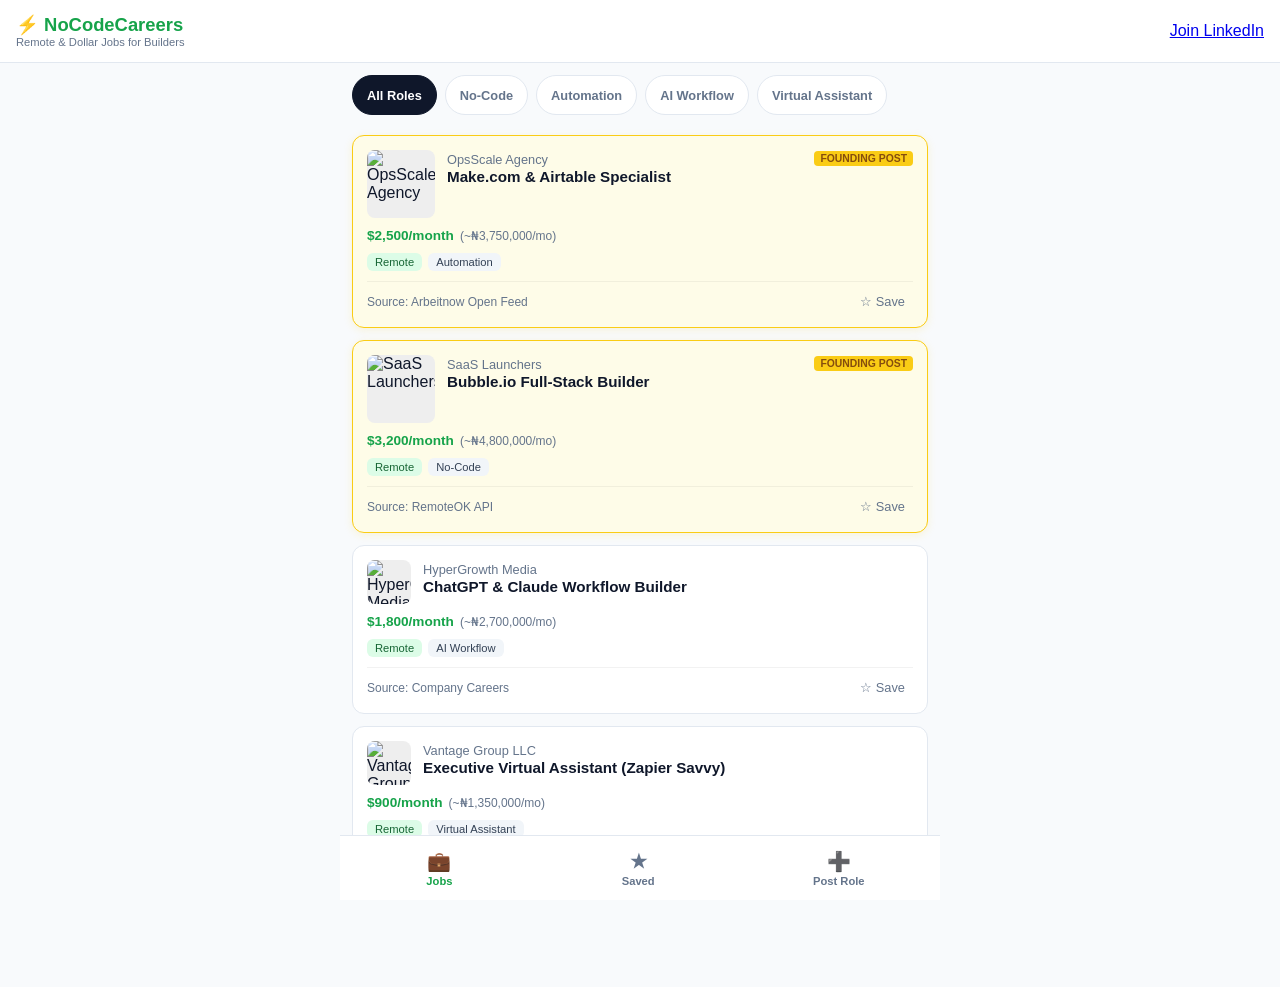
==== index.html @ d3459fa5 "first version" ====
<!DOCTYPE html>
<html lang="en">
<head>
  <meta charset="UTF-8">
  <meta name="viewport" content="width=device-width, initial-scale=1.0, maximum-scale=1.0">
  <title>No-Code & Automation Remote Jobs</title>
  <link rel="manifest" href="manifest.json">
  <meta name="theme-color" content="#16a34a">
  <link rel="stylesheet" href="assets/css/style.css">
</head>
<body>

  <header>
    <div class="brand">
      <div>
        <h1>⚡ NoCodeCareers</h1>
        <span class="badge-tagline">Remote & Dollar Jobs for Builders</span>
      </div>
      <a href="https://www.linkedin.com/in/etini-obop" target="_blank">Join LinkedIn</a>
    </div>
  </header>

  <main>
    <!-- FEED SECTION -->
    <section id="feed-section">
      <div class="filter-scroll">
        <button class="filter-btn active" data-category="All">All Roles</button>
        <button class="filter-btn" data-category="No-Code">No-Code</button>
        <button class="filter-btn" data-category="Automation">Automation</button>
        <button class="filter-btn" data-category="AI Workflow">AI Workflow</button>
        <button class="filter-btn" data-category="Virtual Assistant">Virtual Assistant</button>
      </div>

      <div class="jobs-list" id="jobs-container">
        <!-- Injected dynamically by app.js -->
      </div>
    </section>

    <!-- EMPLOYER POST FORM SECTION -->
    <section id="form-section" class="form-view">
      <div style="background:#fefce8; border:1px solid #facc15; padding:12px; border-radius:8px;">
        <h3 style="font-size:0.9rem; color:#854d0e;">✨ Founding Employer Perks Active</h3>
        <p style="font-size:0.75rem; color:#713f12; margin-top:2px;">
          Next 10 employers get: <strong>2x Logo Size + Yellow Highlight + LinkedIn Post</strong> for free.
        </p>
        <div id="linkedin-post-quota-status" class="badge-counter">Checking LinkedIn post quota...</div>
      </div>

      <form id="employer-post-form">
        <div class="form-group">
          <label for="company-name">Company Name</label>
          <input type="text" id="company-name" required placeholder="e.g. Acme Automation">
        </div>

        <div class="form-group">
          <label for="job-title">Job Title</label>
          <input type="text" id="job-title" required placeholder="e.g. Senior Make.com Builder">
        </div>

        <div class="form-group">
          <label for="job-category">Category</label>
          <select id="job-category">
            <option value="Automation">Automation</option>
            <option value="No-Code">No-Code</option>
            <option value="AI Workflow">AI Workflow</option>
            <option value="Virtual Assistant">Virtual Assistant</option>
          </select>
        </div>

        <div class="form-group">
          <label for="salary-usd">Monthly Salary (USD)</label>
          <input type="number" id="salary-usd" required placeholder="e.g. 2500">
        </div>

        <div class="form-group">
          <label for="apply-url">Original Application Link</label>
          <input type="url" id="apply-url" required placeholder="https://yourcompany.com/jobs/apply">
        </div>

        <div class="form-group">
          <label for="fit-summary">Why this fits you (2-line summary)</label>
          <textarea id="fit-summary" rows="3" required placeholder="State key tools and who should apply..."></textarea>
        </div>

        <button type="submit" class="btn-apply" style="border:none; margin-top:8px; cursor:pointer;">
          Submit Founding Post (Free)
        </button>
      </form>
    </section>
  </main>

  <!-- DETAIL MODAL -->
  <div class="modal-overlay" id="job-modal">
    <div class="modal-content" id="modal-details"></div>
  </div>

  <!-- BOTTOM NAVIGATION -->
  <nav class="bottom-nav">
    <button class="nav-item active" data-tab="feed">
      <span style="font-size:1.2rem;">💼</span>
      <span>Jobs</span>
    </button>
    <button class="nav-item" data-tab="saved">
      <span style="font-size:1.2rem;">★</span>
      <span>Saved</span>
    </button>
    <button class="nav-item" data-tab="post">
      <span style="font-size:1.2rem;">➕</span>
      <span>Post Role</span>
    </button>
  </nav>

  <script type="module" src="assets/js/app.js"></script>
</body>
</html>
---- assets/css/style.css ----
:root {
  --primary: #16a34a;
  --bg: #f8fafc;
  --surface: #ffffff;
  --text-main: #0f172a;
  --text-muted: #64748b;
  --border: #e2e8f0;
  --gold-bg: #fefce8;
  --gold-border: #facc15;
  --gold-text: #854d0e;
}

* {
  box-sizing: border-box;
  margin: 0;
  padding: 0;
  font-family: -apple-system, BlinkMacSystemFont, "Segoe UI", Roboto, Oxygen, Ubuntu, sans-serif;
  -webkit-tap-highlight-color: transparent;
}

body {
  background-color: var(--bg);
  color: var(--text-main);
  padding-bottom: 80px;
}

header {
  background: var(--surface);
  border-bottom: 1px solid var(--border);
  padding: 14px 16px;
  position: sticky;
  top: 0;
  z-index: 40;
}

.brand {
  display: flex;
  justify-content: space-between;
  align-items: center;
}

.brand h1 {
  font-size: 1.15rem;
  font-weight: 800;
  color: var(--primary);
  display: flex;
  align-items: center;
  gap: 6px;
}

.badge-tagline {
  font-size: 0.7rem;
  color: var(--text-muted);
  display: block;
}

main {
  max-width: 600px;
  margin: 0 auto;
  padding: 12px;
}

.filter-scroll {
  display: flex;
  gap: 8px;
  overflow-x: auto;
  padding-bottom: 8px;
  margin-bottom: 12px;
  scrollbar-width: none;
}
.filter-scroll::-webkit-scrollbar { display: none; }

.filter-btn {
  background: var(--surface);
  border: 1px solid var(--border);
  padding: 8px 14px;
  border-radius: 20px;
  font-size: 0.8rem;
  font-weight: 600;
  white-space: nowrap;
  min-height: 40px;
  cursor: pointer;
  color: var(--text-muted);
}

.filter-btn.active {
  background: var(--text-main);
  color: #fff;
  border-color: var(--text-main);
}

.jobs-list {
  display: flex;
  flex-direction: column;
  gap: 12px;
}

.job-card {
  background: var(--surface);
  border: 1px solid var(--border);
  border-radius: 12px;
  padding: 14px;
  display: flex;
  flex-direction: column;
  gap: 10px;
  cursor: pointer;
}

.job-card.is-founding {
  background: var(--gold-bg);
  border: 1.5px solid var(--gold-border);
  box-shadow: 0 2px 8px rgba(250, 204, 21, 0.15);
}

.card-top {
  display: flex;
  gap: 12px;
  align-items: flex-start;
}

.company-logo {
  width: 44px;
  height: 44px;
  border-radius: 8px;
  object-fit: cover;
  background: #eee;
  flex-shrink: 0;
}

.company-logo.logo-large {
  width: 68px;
  height: 68px;
}

.card-info {
  flex-grow: 1;
}

.card-title {
  font-size: 0.95rem;
  font-weight: 700;
  color: var(--text-main);
  line-height: 1.3;
}

.card-company {
  font-size: 0.8rem;
  color: var(--text-muted);
  margin-top: 2px;
}

.founding-badge {
  display: inline-block;
  background: var(--gold-border);
  color: var(--gold-text);
  font-size: 0.65rem;
  font-weight: 800;
  padding: 2px 6px;
  border-radius: 4px;
  text-transform: uppercase;
}

.card-salary {
  font-size: 0.85rem;
  font-weight: 700;
  color: var(--primary);
}

.naira-approx {
  font-size: 0.75rem;
  color: var(--text-muted);
  font-weight: 500;
}

.tags-row {
  display: flex;
  gap: 6px;
  flex-wrap: wrap;
}

.pill {
  font-size: 0.7rem;
  background: #f1f5f9;
  color: #334155;
  padding: 3px 8px;
  border-radius: 6px;
  font-weight: 500;
}

.pill-green {
  background: #dcfce7;
  color: #166534;
}

.card-footer {
  display: flex;
  justify-content: space-between;
  align-items: center;
  border-top: 1px solid rgba(0,0,0,0.05);
  padding-top: 8px;
  font-size: 0.75rem;
  color: var(--text-muted);
}

.btn-save {
  background: none;
  border: none;
  font-size: 0.8rem;
  cursor: pointer;
  color: var(--text-muted);
  padding: 4px 8px;
}

.btn-save.saved {
  color: #e11d48;
  font-weight: 700;
}

.modal-overlay {
  position: fixed;
  inset: 0;
  background: rgba(0,0,0,0.6);
  display: none;
  justify-content: center;
  align-items: flex-end;
  z-index: 100;
}

.modal-overlay.active {
  display: flex;
}

.modal-content {
  background: var(--surface);
  width: 100%;
  max-width: 600px;
  max-height: 85vh;
  border-radius: 20px 20px 0 0;
  padding: 20px;
  overflow-y: auto;
  display: flex;
  flex-direction: column;
  gap: 14px;
}

.fit-box {
  background: #eff6ff;
  border-left: 4px solid #3b82f6;
  padding: 10px 12px;
  border-radius: 4px;
  font-size: 0.85rem;
  color: #1e3a8a;
  line-height: 1.4;
}

.btn-apply {
  background: var(--primary);
  color: #fff;
  text-decoration: none;
  text-align: center;
  font-weight: 700;
  font-size: 0.95rem;
  padding: 14px;
  border-radius: 10px;
  min-height: 48px;
  display: block;
}

.btn-whatsapp {
  background: #25d366;
  color: white;
  text-align: center;
  font-weight: 600;
  font-size: 0.85rem;
  padding: 12px;
  border-radius: 10px;
  text-decoration: none;
  display: block;
}

.form-view {
  display: none;
  flex-direction: column;
  gap: 12px;
}

.form-group {
  display: flex;
  flex-direction: column;
  gap: 4px;
}

.form-group label {
  font-size: 0.8rem;
  font-weight: 600;
}

.form-group input, 
.form-group select, 
.form-group textarea {
  border: 1px solid var(--border);
  padding: 12px;
  border-radius: 8px;
  font-size: 0.9rem;
}

.badge-counter {
  font-size: 0.75rem;
  background: #e2e8f0;
  padding: 4px 8px;
  border-radius: 6px;
  display: inline-block;
  margin-top: 4px;
}

.bottom-nav {
  position: fixed;
  bottom: 0;
  left: 0;
  right: 0;
  background: var(--surface);
  border-top: 1px solid var(--border);
  display: flex;
  justify-content: space-around;
  padding: 8px 0;
  z-index: 50;
  max-width: 600px;
  margin: 0 auto;
}

.nav-item {
  background: none;
  border: none;
  display: flex;
  flex-direction: column;
  align-items: center;
  gap: 2px;
  font-size: 0.7rem;
  font-weight: 600;
  color: var(--text-muted);
  cursor: pointer;
  min-width: 48px;
  min-height: 48px;
  justify-content: center;
}

.nav-item.active {
  color: var(--primary);
}
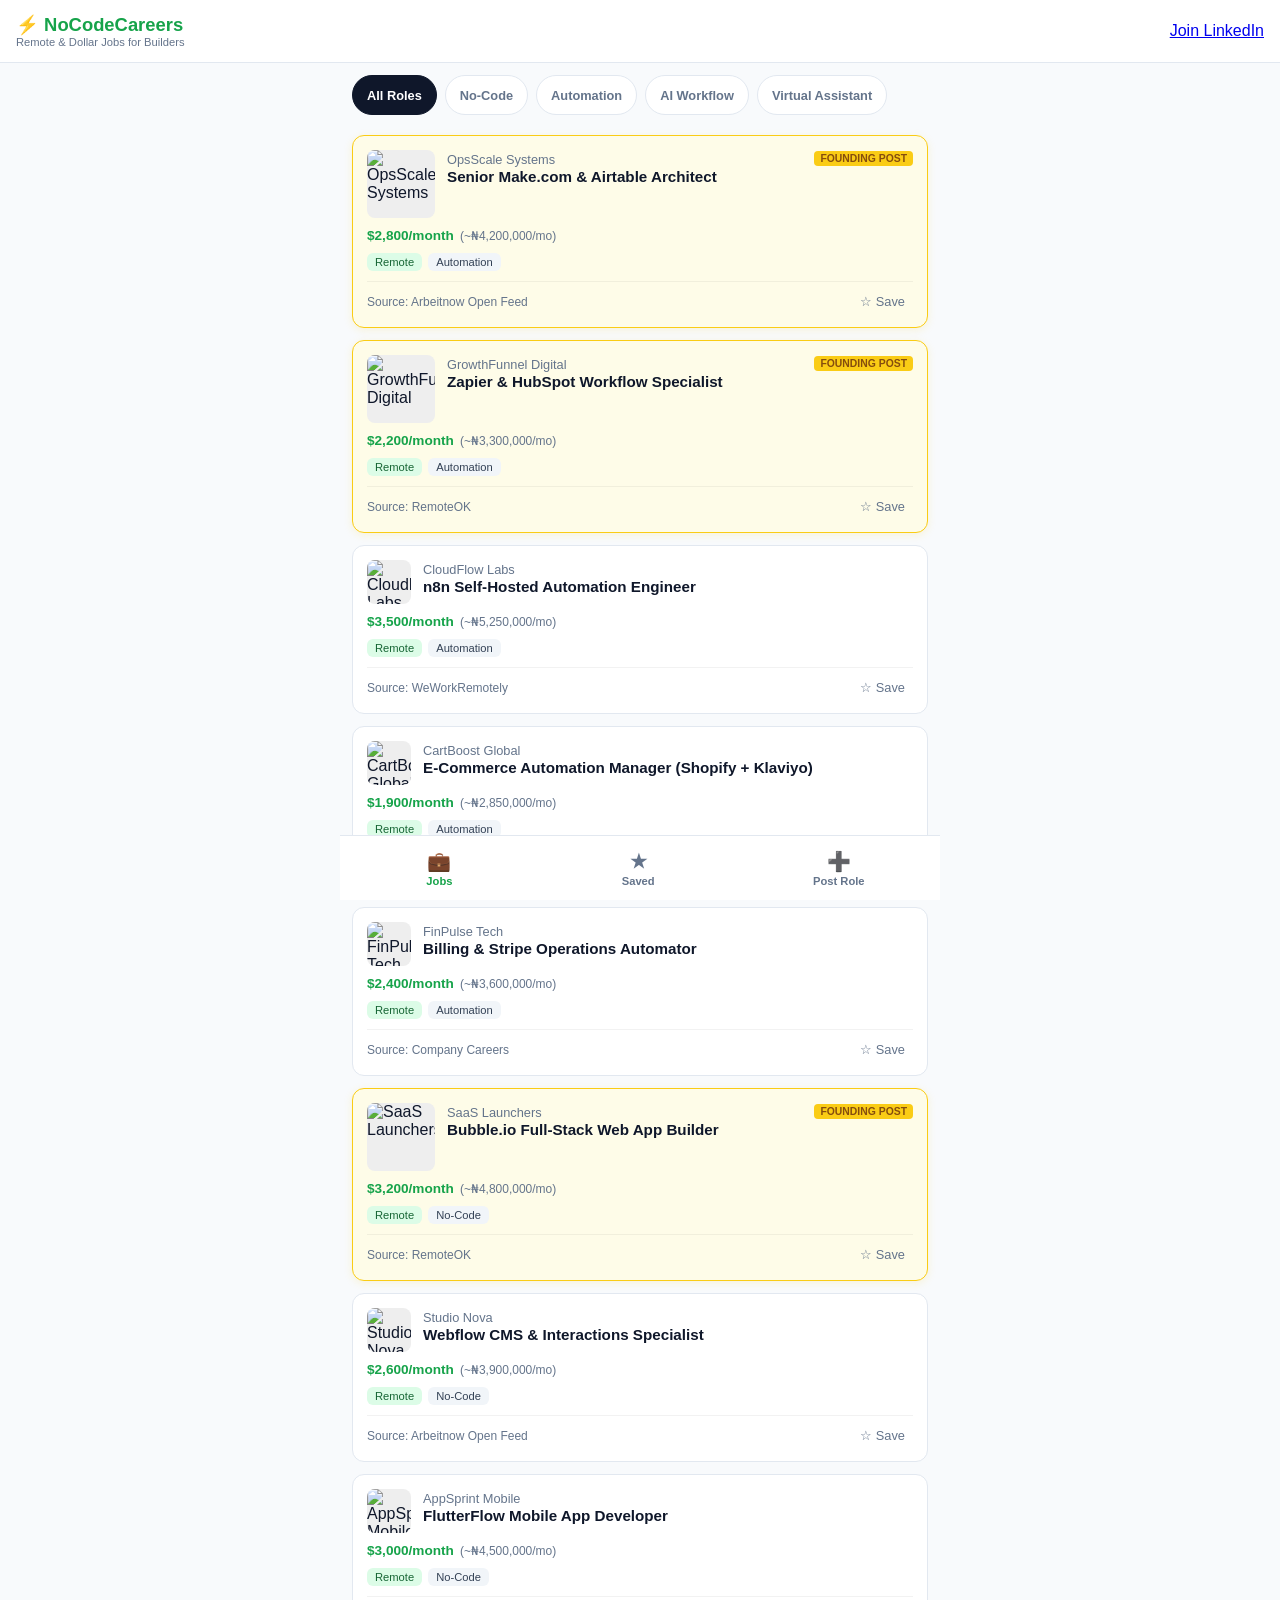
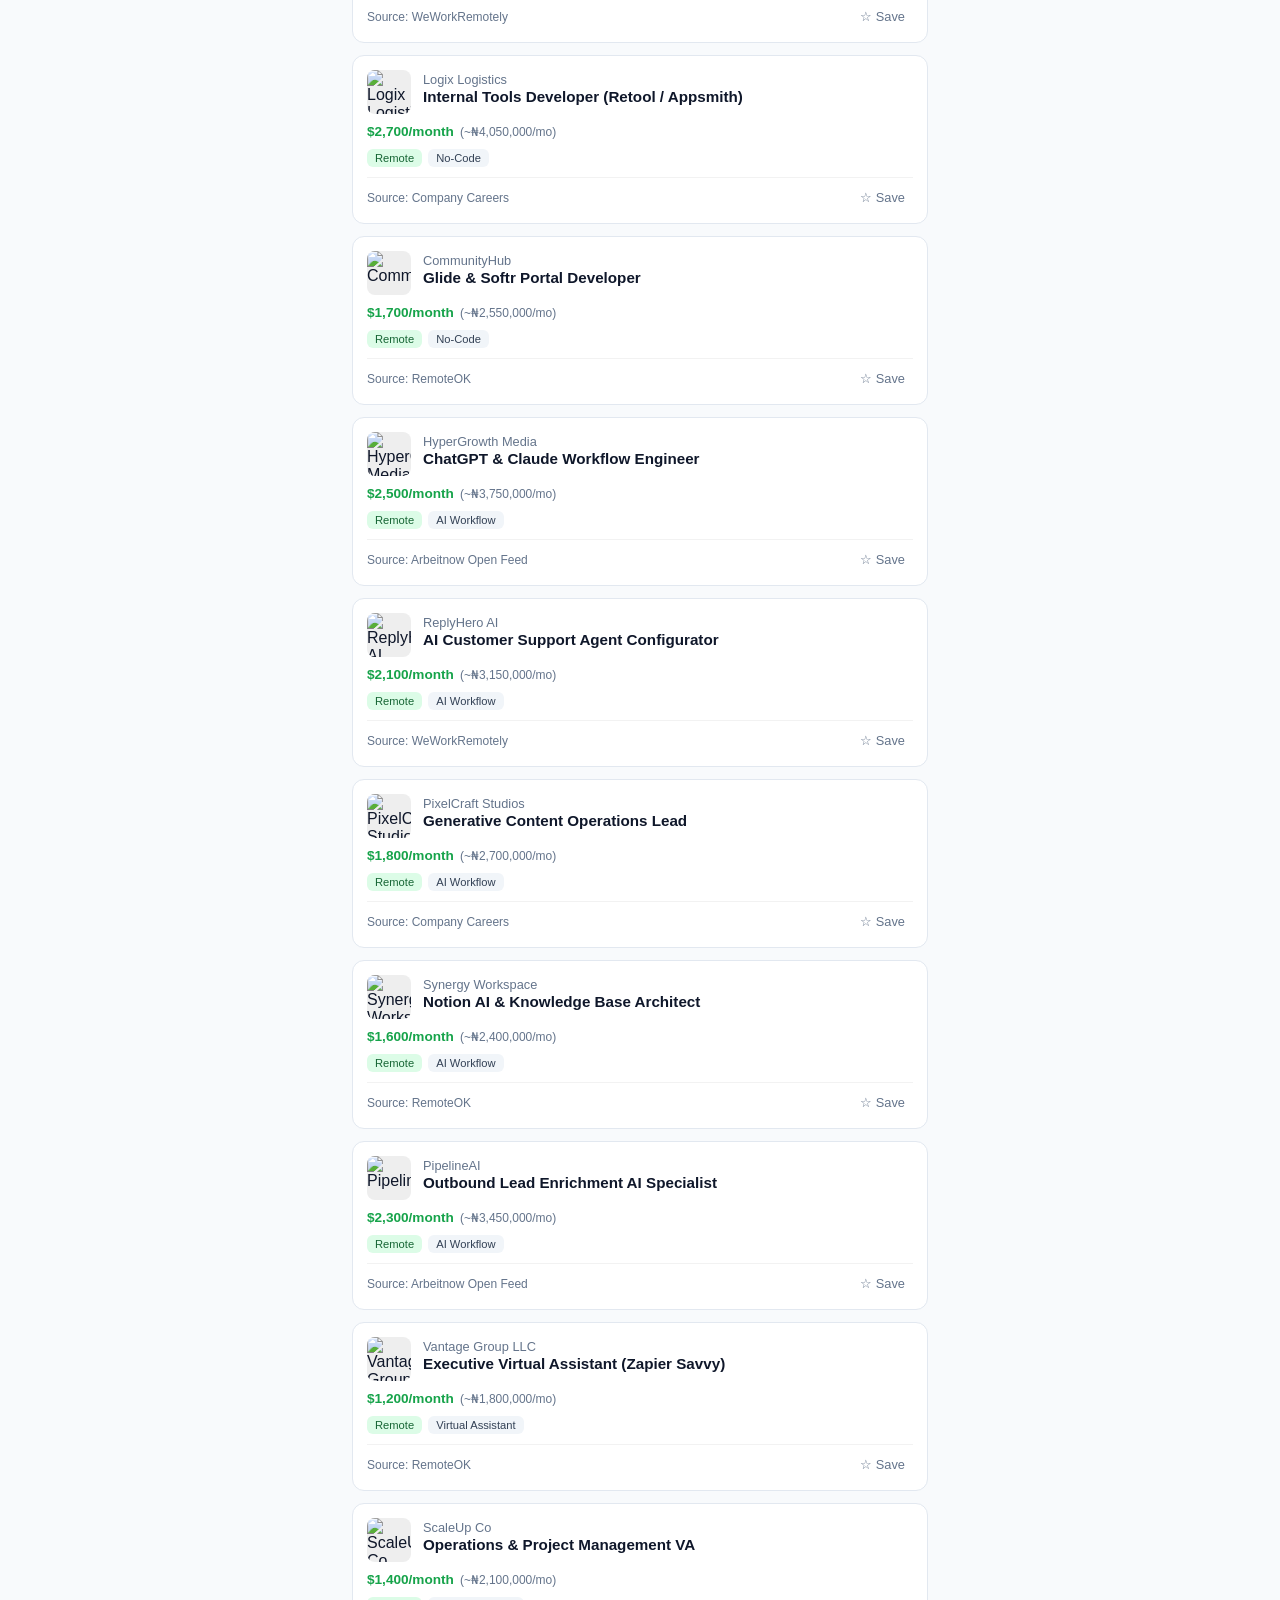
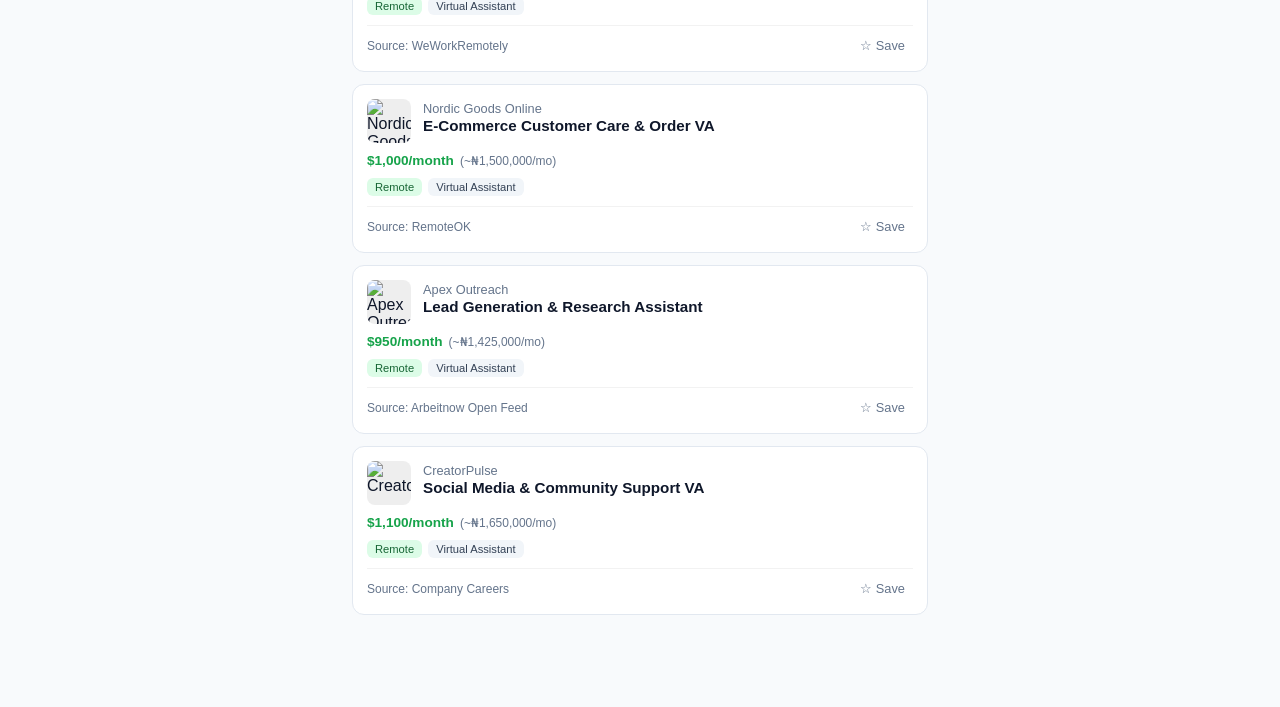
==== commit f4458898: "add google verification file" ====
--- a/index.html
+++ b/index.html
@@ -4,6 +4,9 @@
   <meta charset="UTF-8">
   <meta name="viewport" content="width=device-width, initial-scale=1.0, maximum-scale=1.0">
   <title>No-Code & Automation Remote Jobs</title>
+
+<meta name="google-site-verification" content="c4sYSHM4LBNRKcNh3SPxAOOGTmTu3LECpE7hTjZ8wSc" />
+
   <link rel="manifest" href="manifest.json">
   <meta name="theme-color" content="#16a34a">
   <link rel="stylesheet" href="assets/css/style.css">
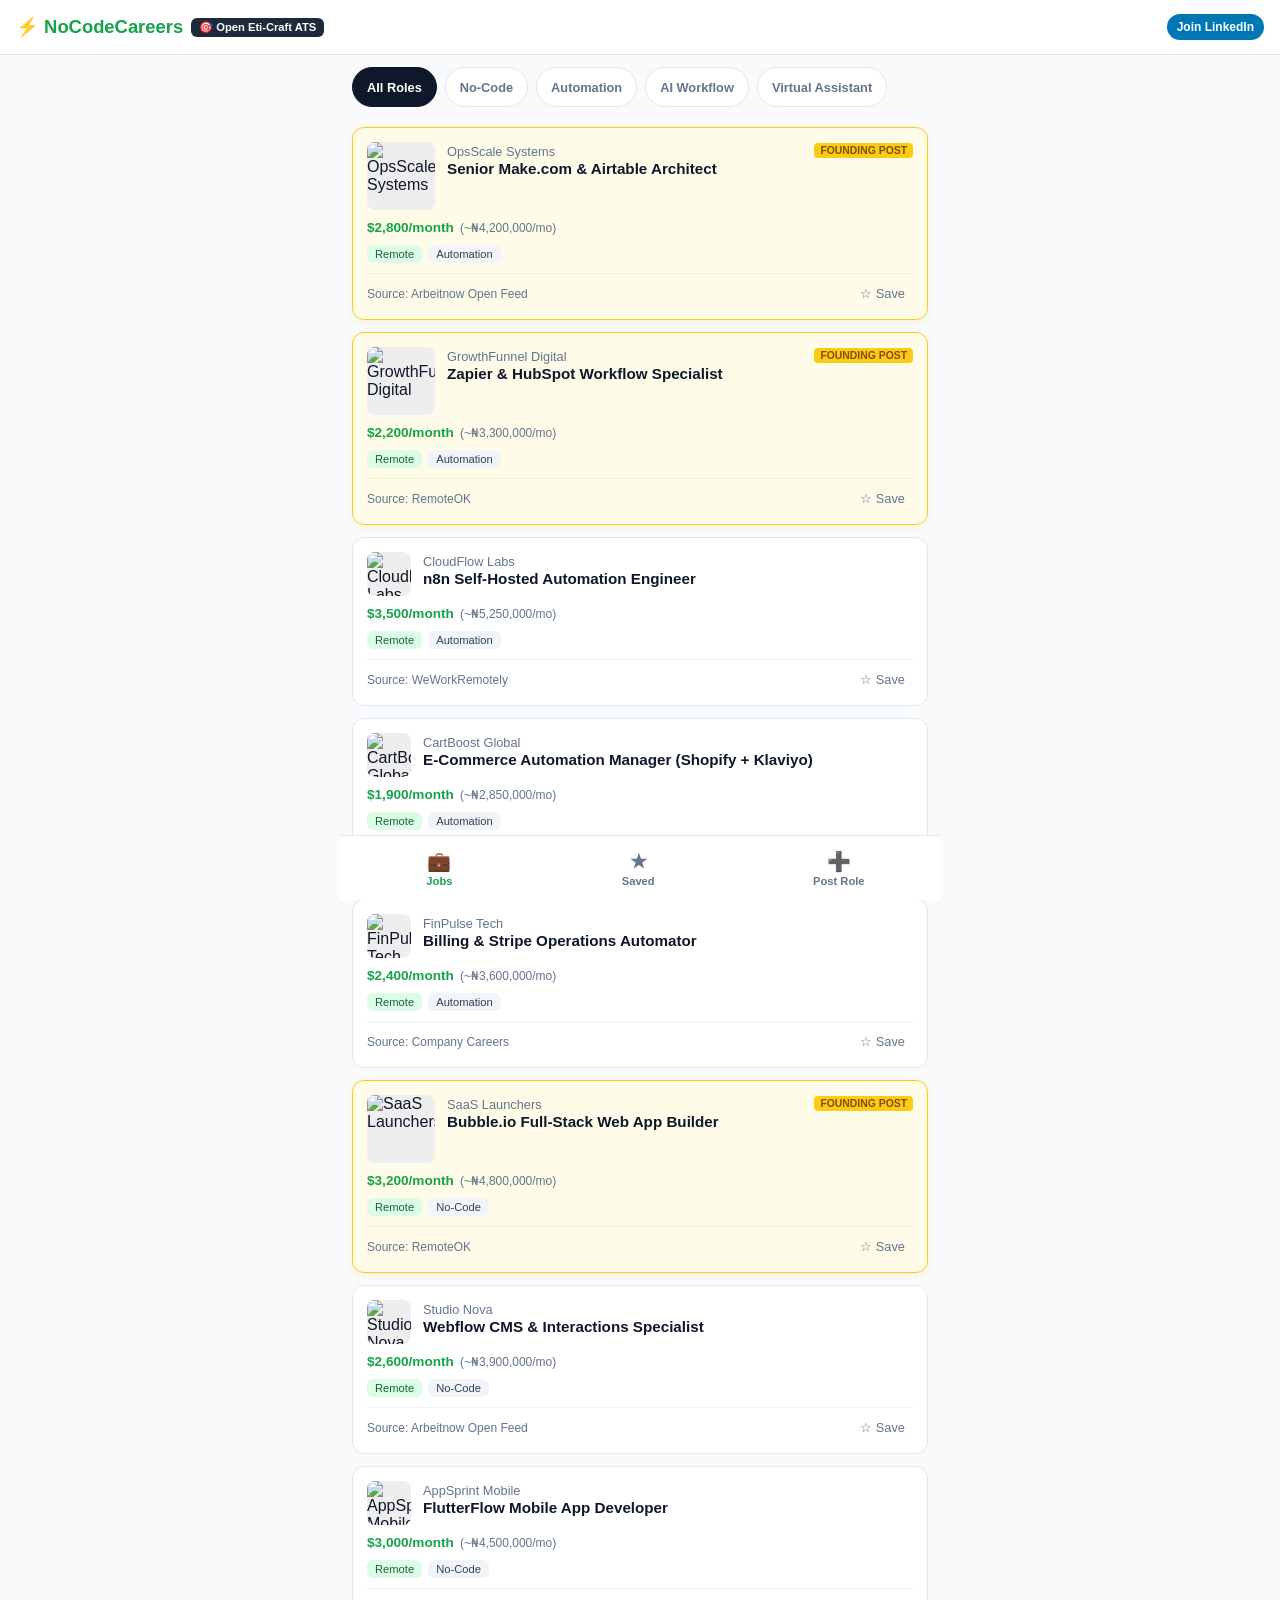
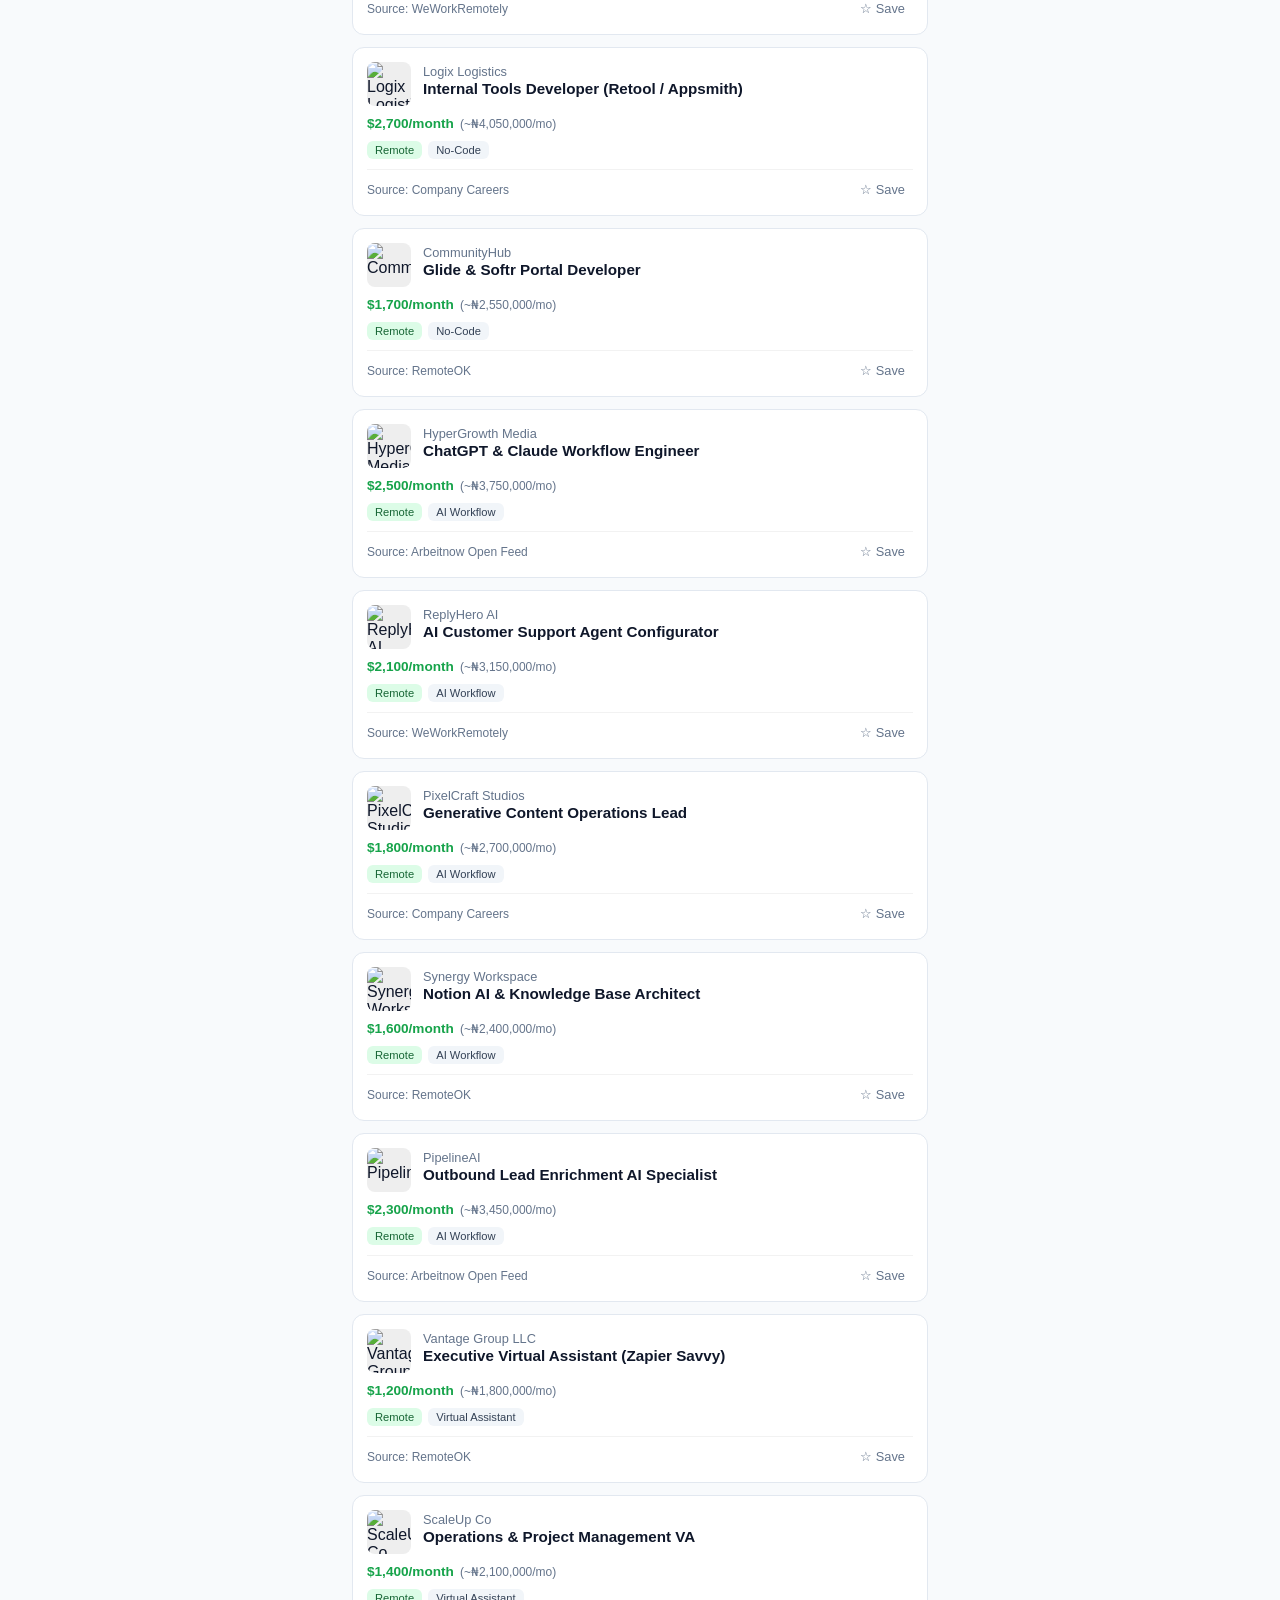
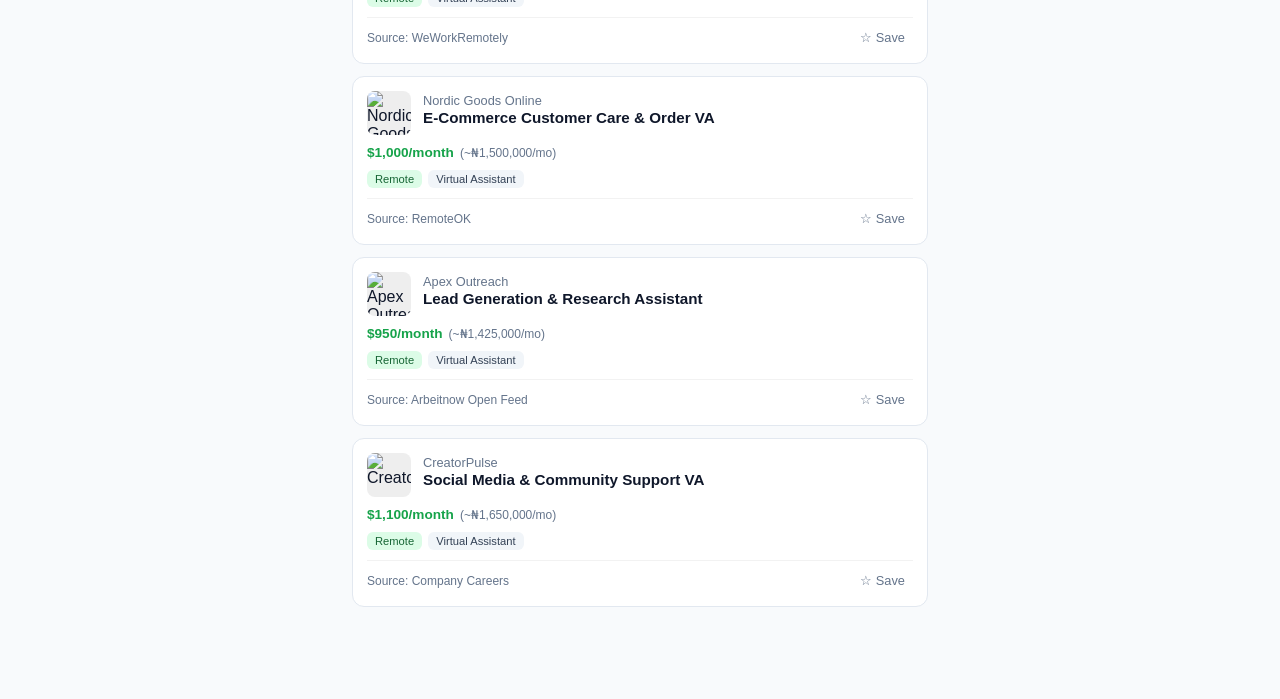
==== commit b604fa8c: "feat: add Eti-Craft ATS Resume Keyword Extractor & Tailor" ====
--- a/index.html
+++ b/index.html
@@ -9,17 +9,23 @@
 
   <link rel="manifest" href="manifest.json">
   <meta name="theme-color" content="#16a34a">
+
+  <script src="https://js.paystack.co/v1/inline.js"></script>
   <link rel="stylesheet" href="assets/css/style.css">
 </head>
 <body>
 
-  <header>
+ <header>
     <div class="brand">
-      <div>
+      <div style="display:flex; align-items:center; gap:8px;">
         <h1>⚡ NoCodeCareers</h1>
-        <span class="badge-tagline">Remote & Dollar Jobs for Builders</span>
+        <a href="eticraft.html" style="font-size:0.7rem; background:#1e293b; color:#ffffff; padding:3px 8px; border-radius:6px; font-weight:700; text-decoration:none;">
+          🎯 Open Eti-Craft ATS
+        </a>
       </div>
-      <a href="https://www.linkedin.com/in/etini-obop" target="_blank">Join LinkedIn</a>
+      <a href="https://www.linkedin.com/in/etini-obop" target="_blank" style="text-decoration:none; font-size: 0.75rem; background:#0077b5; color:white; padding:6px 10px; border-radius:20px; font-weight:700;">
+        Join LinkedIn
+      </a>
     </div>
   </header>
 
@@ -49,10 +55,16 @@
         <div id="linkedin-post-quota-status" class="badge-counter">Checking LinkedIn post quota...</div>
       </div>
 
-      <form id="employer-post-form">
+        
+<form id="employer-post-form">
         <div class="form-group">
           <label for="company-name">Company Name</label>
           <input type="text" id="company-name" required placeholder="e.g. Acme Automation">
+        </div>
+
+        <div class="form-group">
+          <label for="employer-email">Your Email (for receipt & updates)</label>
+          <input type="email" id="employer-email" required placeholder="you@company.com">
         </div>
 
         <div class="form-group">
@@ -85,10 +97,25 @@
           <textarea id="fit-summary" rows="3" required placeholder="State key tools and who should apply..."></textarea>
         </div>
 
-        <button type="submit" class="btn-apply" style="border:none; margin-top:8px; cursor:pointer;">
-          Submit Founding Post (Free)
+        <!-- 👇 THE PACKAGE DROPDOWN 👇 -->
+        <div class="form-group" style="background:#f1f5f9; padding:12px; border-radius:8px; margin-top:8px;">
+          <label for="listing-tier" style="font-weight:700; color:#0f172a;">Select Package</label>
+          <select id="listing-tier" style="margin-top:6px; font-weight:600; padding:10px;">
+            <option value="featured">⭐ VIP Boosted Post (₦25,000) — Yellow Card + 2x Logo + LinkedIn Shoutout</option>
+            <option value="standard">Standard Post (Free / Basic)</option>
+          </select>
+        </div>
+
+        <button type="submit" id="submit-post-btn" class="btn-apply" style="border:none; margin-top:12px; cursor:pointer;">
+          Continue to Post Role
         </button>
       </form>
+      
+
+        
+
+
+        
     </section>
   </main>
 
